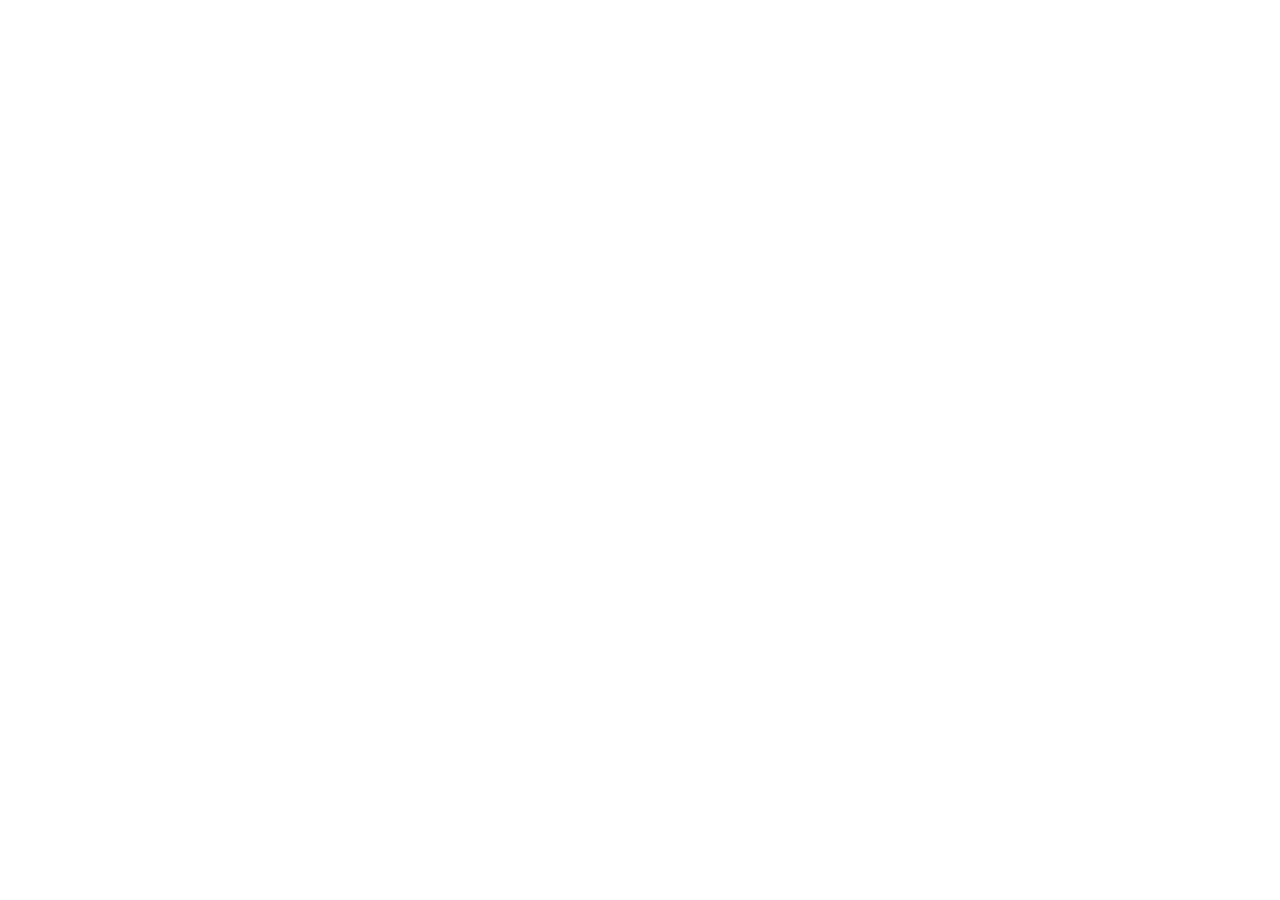
==== index.html @ dbf30d89 "início do trabalho" ====
<!DOCTYPE html>
<html lang="pt-BR">
<head>
    <meta charset="UTF-8">
    <meta name="viewport" content="width=device-width, initial-scale=1.0">
    <title>TocaFácil</title>
    <link rel="stylesheet" href="style.css">
    <link rel="stylesheet" href="login.css">
    <script src="script.js"></script>
</head>
<body>

</body>
</html>
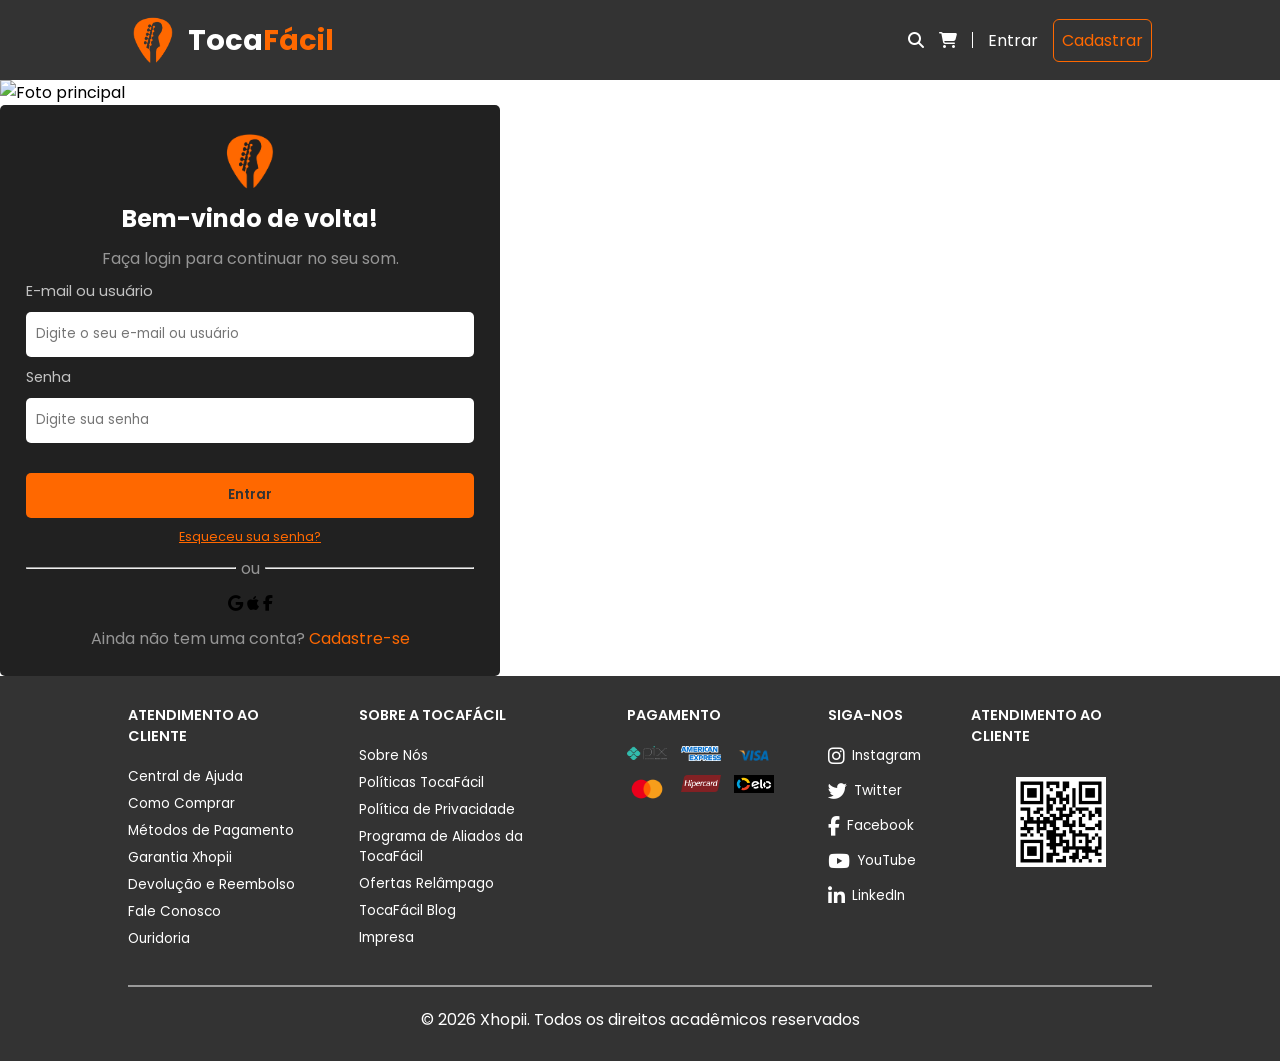
==== commit d6073954: "Terminando a tela de login" ====
--- a/index.html
+++ b/index.html
@@ -4,11 +4,107 @@
     <meta charset="UTF-8">
     <meta name="viewport" content="width=device-width, initial-scale=1.0">
     <title>TocaFácil</title>
-    <link rel="stylesheet" href="style.css">
-    <link rel="stylesheet" href="login.css">
-    <script src="script.js"></script>
+    <link rel="stylesheet" href="assets/style.css">
+    <link rel="stylesheet" href="assets/login.css">
+    <link rel="stylesheet" href="https://cdnjs.cloudflare.com/ajax/libs/font-awesome/6.7.2/css/all.min.css">
+    <script src="asstes/script.js"></script>
 </head>
 <body>
+    <header class="cabecalho">
+        <nav class="cabecalho-logo">
+            <img src="assets/images/logo toca-facil.png" alt="Logo do TocaFácil">
+            <h1>Toca<span>Fácil</span></h1>
+        </nav>
+        <nav class="cabecalho-info">
+            <i class="fa-solid fa-magnifying-glass"></i>
+            <i class="fa-solid fa-cart-shopping"></i>
+            <a href="#">Entrar</a>
+            <a href="view/cadastar.html">Cadastrar</a>
+        </nav>
+    </header>
 
+    <main class="principal-funcionario">
+        <img src="assets/images/" alt="Foto principal">
+        <section class="formulario">
+            <img src="assets/images/logo toca-facil.png" alt="Logo do TocaFácil">
+            <h1>Bem-vindo de volta!</h1>
+            <p>Faça login para continuar no seu som.</p>
+            <form method="POST" action="#">
+                <label for="email-usuario">E-mail ou usuário</label>
+                <input type="text" placeholder="Digite o seu e-mail ou usuário">
+                <label for="senha">Senha</label>
+                <input type="password" placeholder="Digite sua senha">
+                <button type="submit">Entrar</button>
+            </form>
+            <a href="#">Esqueceu sua senha?</a>
+            <div class="formulario-separador">
+                <hr>
+                <p>ou</p>
+                <hr>    
+            </div>
+            <div class="formulario-logins">
+                <i class="fa-brands fa-google"></i>
+                <i class="fa-brands fa-apple"></i>
+                <i class="fa-brands fa-facebook-f"></i>
+            </div>
+            <p>Ainda não tem uma conta? <span>Cadastre-se</span></p>
+        </section>
+    </main>
+
+    <footer class="rodape"> 
+        <section class="rodape-informacoes"> 
+            <section class="rodape-atendimento">
+                <p>ATENDIMENTO AO CLIENTE</p>
+                <ul>
+                    <li>Central de Ajuda</li>
+                    <li>Como Comprar</li>
+                    <li>Métodos de Pagamento</li>
+                    <li>Garantia Xhopii</li>
+                    <li>Devolução e Reembolso</li>
+                    <li>Fale Conosco</li>
+                    <li>Ouridoria</li>
+                </ul>
+            </section>
+            <section class="rodape-sobre">
+                <p>SOBRE A TOCAFÁCIL</p>
+                <ul>
+                    <li>Sobre Nós</li>
+                    <li>Políticas TocaFácil</li>
+                    <li>Política de Privacidade</li>
+                    <li>Programa de Aliados da TocaFácil</li>
+                    <li>Ofertas Relâmpago</li>
+                    <li>TocaFácil Blog</li>
+                    <li>Impresa</li>
+                </ul>
+            </section>
+            <section class="rodape-pagamento">
+                <p>PAGAMENTO</p>
+                <section class="pagamento-imagens">
+                    <img src="assets/images/pix.png" alt="Logo do Pix">
+                    <img src="assets/images/americanexpress.png" alt="Logo da American Express">
+                    <img src="assets/images/visa.png" alt="Logo da Visa">
+                    <img src="assets/images/mastercard.png" alt="Logo do MasterCard">
+                    <img src="assets/images/hipercard.png" alt="Logo do HiperCard">
+                    <img src="assets/images/elo.png" alt="Logo da Elo">
+                </section>
+            </section>
+            <section class="rodape-seguir">
+                <p>SIGA-NOS</p>
+                <ul>
+                    <li><a href="#"><i class="fa-brands fa-instagram"></i> Instagram</a></li>
+                    <li><a href="#"><i class="fa-brands fa-twitter"></i> Twitter</a></li>
+                    <li><a href="#"><i class="fa-brands fa-facebook-f"></i> Facebook</a></li>
+                    <li><a href="#"><i class="fa-brands fa-youtube"></i> YouTube</a></li>
+                    <li><a href="#"><i class="fa-brands fa-linkedin-in"></i> LinkedIn</a></li>
+                </ul>
+            </section>
+            <section class="rodape-qrcode">
+                <p>ATENDIMENTO AO CLIENTE</p>
+                <img src="assets/images/qr-code.png" alt="Foto do Qr-code">
+            </section>
+        </section>
+        <hr>
+        <p class="rodape-copyright">© 2026 Xhopii. Todos os direitos acadêmicos reservados</p>
+    </footer>
 </body>
 </html>
--- a/assets/style.css
+++ b/assets/style.css
@@ -0,0 +1,104 @@
+@import url('https://fonts.googleapis.com/css2?family=Poppins:ital,wght@0,100;0,200;0,300;0,400;0,500;0,600;0,700;0,800;0,900;1,100;1,200;1,300;1,400;1,500;1,600;1,700;1,800;1,900&display=swap');
+
+* {
+    margin: 0;
+    padding: 0;
+    box-sizing: border-box;
+    font-family: "Poppins", Helvetica, sans-serif;
+}
+
+.rodape{
+    display: flex;
+    justify-content: center;
+    align-items: center;
+    flex-direction: column;
+    width: 100%;
+    height: 385px;
+    padding: 0% 10%;
+    background-color: #333333;
+} 
+
+.rodape-informacoes{
+    display: flex;
+    justify-content: space-between;
+    align-items: flex-start;
+    gap: 50px;
+    width: 100%;
+    height: 250px;
+    margin-bottom: 30px;
+}
+
+.rodape-informacoes p{
+    font-weight: 600;
+    font-size: 0.9rem;
+    margin-bottom: 20px;
+    color: #ffffff;
+}
+
+.rodape-informacoes ul{
+    display: flex;
+    justify-content: center;
+    align-items: flex-start;
+    flex-direction: column;
+    gap: 7px;
+    list-style-type: none;
+    font-size: 0.85rem;
+    color: #ffffff;
+}
+
+.rodape-pagamento{
+    width: 160px;
+}
+
+.pagamento-imagens{
+    display: grid;
+    grid-template-columns: 1fr 1fr 1fr;
+    gap: 10px;
+}
+
+.pagamento-imagens img{
+    width: 40px;
+}
+
+.rodape-seguir ul{
+    display: flex;
+    justify-content: center;
+    align-items: flex-start;
+    flex-direction: column;
+    gap: 15px;
+}
+
+.rodape-seguir a{
+    display: flex;
+    justify-content: flex-start;
+    align-items: center;
+    gap: 7px;
+    text-decoration: none;
+    color: #ffffff;
+}
+
+.rodape-seguir i{
+    font-size: 1.2rem;
+}
+
+.rodape-qrcode{
+    display: flex;
+    justify-content: center;
+    align-items: center;
+    flex-direction: column;
+    gap: 10px;
+}
+
+.rodape-qrcode img{
+    height: 90px;
+}
+
+.rodape hr{
+    width: 100%;
+    border: 1px solid #ffffff81;
+}
+
+.rodape-copyright{
+    color: #ffffff;
+    margin-top: 20px;
+}
--- a/assets/login.css
+++ b/assets/login.css
@@ -0,0 +1,144 @@
+.cabecalho {
+    display: flex;
+    justify-content: space-between;
+    align-items: center;
+    width: 100%;
+    height: 80px;
+    background-color: #333333;
+    padding: 0 10%;
+}
+
+.cabecalho-logo {
+    display: flex;
+    justify-content: center;
+    align-items: center;
+    gap: 10px;
+}
+
+.cabecalho-logo img {
+    height: 50px;
+}
+
+.cabecalho-logo h1 {
+    font-size: 1.8rem;
+    color: #ffffff;
+}
+
+.cabecalho-logo span {
+    color: #ff6800;
+}
+
+.cabecalho-info {
+    display: flex;
+    justify-content: center;
+    align-items: center;
+    gap: 15px;
+}
+
+.cabecalho-info i {
+    color: #ffffff;
+}
+
+.cabecalho-info i:nth-child(2) {
+    border-right: 1px solid #ffffff;
+    padding-right: 15px;
+}
+
+.cabecalho-info a {
+    text-decoration: none;
+    color: #ffffff;
+}
+
+.cabecalho-info a:last-child {
+    color: #ff6800;
+    border: 1px solid #ff6800;
+    border-radius: 6px;
+    padding: 8px;
+}
+
+.principal-formulario {
+    display: flex;
+    justify-content: center;
+    align-items: center;
+    width: 100%;
+    background-color: #111111;
+    padding: 5% 0;
+}
+
+.formulario {
+    display: flex;
+    flex-direction: column;
+    justify-content: center;
+    align-items: center;
+    gap: 10px;
+    width: 500px;
+    padding: 2%;
+    background-color: #212121;
+    border-radius: 5px;
+}
+
+.formulario img:first-child {
+    width: 60px;
+}
+
+.formulario h1 {
+    color: #ffffff;
+}
+
+.formulario p {
+    color: #ffffff86;
+}
+
+.formulario form {
+    display: flex;
+    flex-direction: column;
+    justify-content: center;
+    align-items: flex-start;
+    gap: 10px;
+    width: 100%;
+}
+
+.formulario form label {
+    font-size: 0.9rem;
+    color: #ffffffba;
+}
+
+.formulario form input {
+    width: 100%;
+    height: 45px;
+    border: none;
+    border-radius: 5px;
+    padding: 0px 10px;
+}
+
+.formulario form button {
+    width: 100%;
+    height: 45px;
+    border: none;
+    color: #333333;
+    background-color: #ff6800;
+    border-radius: 5px;
+    font-weight: 600;
+    margin-top: 20px;
+}
+
+.formulario a {
+    font-size: 0.8rem;
+    color: #ff6800;
+}
+
+.formulario-separador{
+    display: flex;
+    justify-content: center;
+    align-items: center;
+    gap: 5px;
+    width: 100%;
+}
+
+.formulario-separador hr{
+   width: 100%;
+}
+
+.formulario span {
+    color: #ff6800;
+}
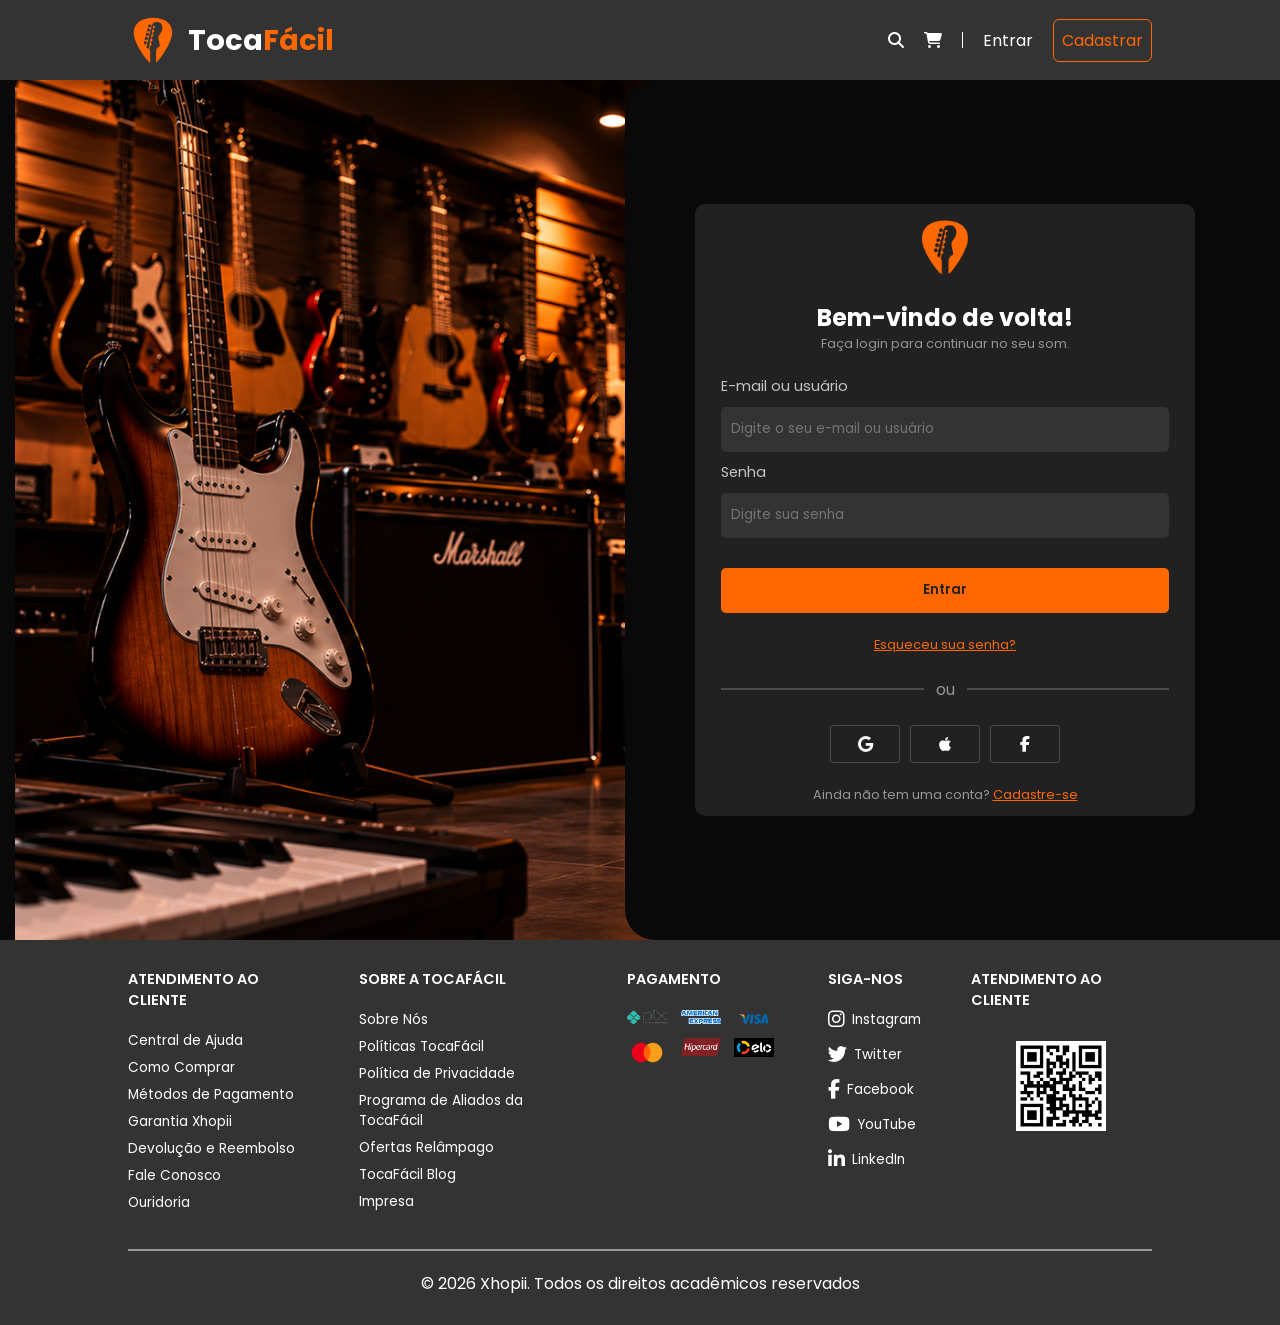
==== commit 80f53c02: "Alterações na tela de login" ====
--- a/index.html
+++ b/index.html
@@ -19,35 +19,39 @@
             <i class="fa-solid fa-magnifying-glass"></i>
             <i class="fa-solid fa-cart-shopping"></i>
             <a href="#">Entrar</a>
-            <a href="view/cadastar.html">Cadastrar</a>
+            <a href="view/Cadastro_aluno.html">Cadastrar</a>
         </nav>
     </header>
 
-    <main class="principal-funcionario">
-        <img src="assets/images/" alt="Foto principal">
-        <section class="formulario">
-            <img src="assets/images/logo toca-facil.png" alt="Logo do TocaFácil">
-            <h1>Bem-vindo de volta!</h1>
-            <p>Faça login para continuar no seu som.</p>
-            <form method="POST" action="#">
-                <label for="email-usuario">E-mail ou usuário</label>
-                <input type="text" placeholder="Digite o seu e-mail ou usuário">
-                <label for="senha">Senha</label>
-                <input type="password" placeholder="Digite sua senha">
-                <button type="submit">Entrar</button>
-            </form>
-            <a href="#">Esqueceu sua senha?</a>
-            <div class="formulario-separador">
-                <hr>
-                <p>ou</p>
-                <hr>    
+    <main class="principal">
+        <img  class="principal-image" src="assets/images/login.png" alt="Foto principal">
+        <section class="principal-formulario">
+            <div class="formulario-info">
+                <img src="assets/images/logo toca-facil.png" alt="Logo do TocaFácil">
+                <div class="info-titulo">
+                    <h1>Bem-vindo de volta!</h1>
+                    <p>Faça login para continuar no seu som.</p>
+                </div>
+                <form method="POST" action="#">
+                    <label for="email-usuario">E-mail ou usuário</label>
+                    <input type="text" placeholder="Digite o seu e-mail ou usuário">
+                    <label for="senha">Senha</label>
+                    <input type="password" placeholder="Digite sua senha">
+                    <button type="submit">Entrar</button>
+                </form>
+                <a class="info-esquecer" href="#">Esqueceu sua senha?</a>
+                <div class="info-separador">
+                    <hr>
+                    <p>ou</p>
+                    <hr>
+                </div>
+                <div class="info-logins">
+                    <a href="#"><i class="fa-brands fa-google"></i></a>
+                    <a href="#"><i class="fa-brands fa-apple"></i></a>
+                    <a href="#"><i class="fa-brands fa-facebook-f"></i></a>
+                </div>
+                <p>Ainda não tem uma conta? <a href="view/Cadastro_aluno.html">Cadastre-se</a></p>
             </div>
-            <div class="formulario-logins">
-                <i class="fa-brands fa-google"></i>
-                <i class="fa-brands fa-apple"></i>
-                <i class="fa-brands fa-facebook-f"></i>
-            </div>
-            <p>Ainda não tem uma conta? <span>Cadastre-se</span></p>
         </section>
     </main>
 
--- a/assets/login.css
+++ b/assets/login.css
@@ -6,7 +6,7 @@
     height: 80px;
     background-color: #333333;
     padding: 0 10%;
-}
+} 
 
 .cabecalho-logo {
     display: flex;
@@ -32,16 +32,17 @@
     display: flex;
     justify-content: center;
     align-items: center;
-    gap: 15px;
+    gap: 20px;
 }
 
 .cabecalho-info i {
     color: #ffffff;
+    cursor: pointer;
 }
 
 .cabecalho-info i:nth-child(2) {
     border-right: 1px solid #ffffff;
-    padding-right: 15px;
+    padding-right: 20px;
 }
 
 .cabecalho-info a {
@@ -54,42 +55,74 @@
     border: 1px solid #ff6800;
     border-radius: 6px;
     padding: 8px;
+    transition: 0.4s;
+}
+
+.cabecalho-info a:last-child:hover {
+    color: #ffffff;
+    border: 1px solid transparent;
+    background-color: #ff6800;
+}
+
+.principal {
+    display: flex;
+    justify-content: center;
+    align-items: center;
+    width: 100%;
+    background-color: #090909;
+}
+
+.principal-image {
+    width: 50%;
+    height: 860px;
+    object-fit: cover;
+    object-position: 10% center;
 }
 
 .principal-formulario {
     display: flex;
     justify-content: center;
     align-items: center;
-    width: 100%;
-    background-color: #111111;
-    padding: 5% 0;
-}
-
-.formulario {
+    width: 50%;
+    height: 860px;
+    padding: 5% 0%;
+    background-color: #090909;
+    border-radius: 30px 0px 0px 30px;
+    margin-left: -30px;
+}
+
+.formulario-info {
     display: flex;
     flex-direction: column;
     justify-content: center;
     align-items: center;
-    gap: 10px;
+    gap: 23px;
     width: 500px;
-    padding: 2%;
+    padding: 2% 4%;
     background-color: #212121;
-    border-radius: 5px;
-}
-
-.formulario img:first-child {
+    border-radius: 10px;
+}
+
+.formulario-info img:first-child {
     width: 60px;
 }
 
-.formulario h1 {
-    color: #ffffff;
-}
-
-.formulario p {
+.info-titulo {
+    display: flex;
+    flex-direction: column;
+    justify-content: center;
+    align-items: center;
+}
+
+.info-titulo h1 {
+    color: #ffffff;
+}
+
+.info-titulo p {
     color: #ffffff86;
 }
 
-.formulario form {
+.formulario-info form {
     display: flex;
     flex-direction: column;
     justify-content: center;
@@ -98,47 +131,90 @@
     width: 100%;
 }
 
-.formulario form label {
+.formulario-info form label {
     font-size: 0.9rem;
     color: #ffffffba;
 }
 
-.formulario form input {
+.formulario-info form input {
     width: 100%;
     height: 45px;
     border: none;
     border-radius: 5px;
     padding: 0px 10px;
-}
-
-.formulario form button {
+    background-color: #333333;
+}
+
+.formulario-info form button {
     width: 100%;
     height: 45px;
-    border: none;
-    color: #333333;
+    border: 1px solid transparent;
+    color: #212121;
     background-color: #ff6800;
     border-radius: 5px;
     font-weight: 600;
     margin-top: 20px;
-}
-
-.formulario a {
+    cursor: pointer;
+    transition: 0.4s;
+}
+
+.formulario-info form button:hover {
+    background-color: transparent;
+    border: 1px solid #ff6800;
+    color: #ff6800;
+}
+
+.info-esquecer {
     font-size: 0.8rem;
     color: #ff6800;
 }
 
-.formulario-separador{
-    display: flex;
-    justify-content: center;
-    align-items: center;
-    gap: 5px;
-    width: 100%;
-}
-
-.formulario-separador hr{
-   width: 100%;
-}
-
-.formulario span {
-    color: #ff6800;
-}+.info-separador{
+    display: flex;
+    justify-content: center;
+    align-items: center;
+    gap: 12px;
+    width: 100%;
+    color: #ffffff86;
+}
+
+.info-separador hr{
+    border: none;
+    height: 2px;
+    width: 100%;
+    background-color: #ffffff30;
+}
+
+.info-logins {
+    display: flex;
+    justify-content: center;
+    align-items: center;
+    gap: 10px;
+    width: 100%;
+}
+
+.info-logins i {
+    color: #ffffff;
+    padding: 10px 2px;
+    width: 70px;
+    text-align: center;
+    border: 1px solid #ffffff30;
+    text-decoration: none;
+    border-radius: 3px;
+    transition: 0.4s;
+}
+
+
+.info-logins i:hover {
+    color: #ff6800;
+    border: 1px solid #ff6800;
+}
+
+.formulario-info p:last-child {
+    color: #ffffff86;
+    font-size: 0.8rem;
+}
+
+.formulario-info p:last-child a {
+    color: #ff6800;
+}
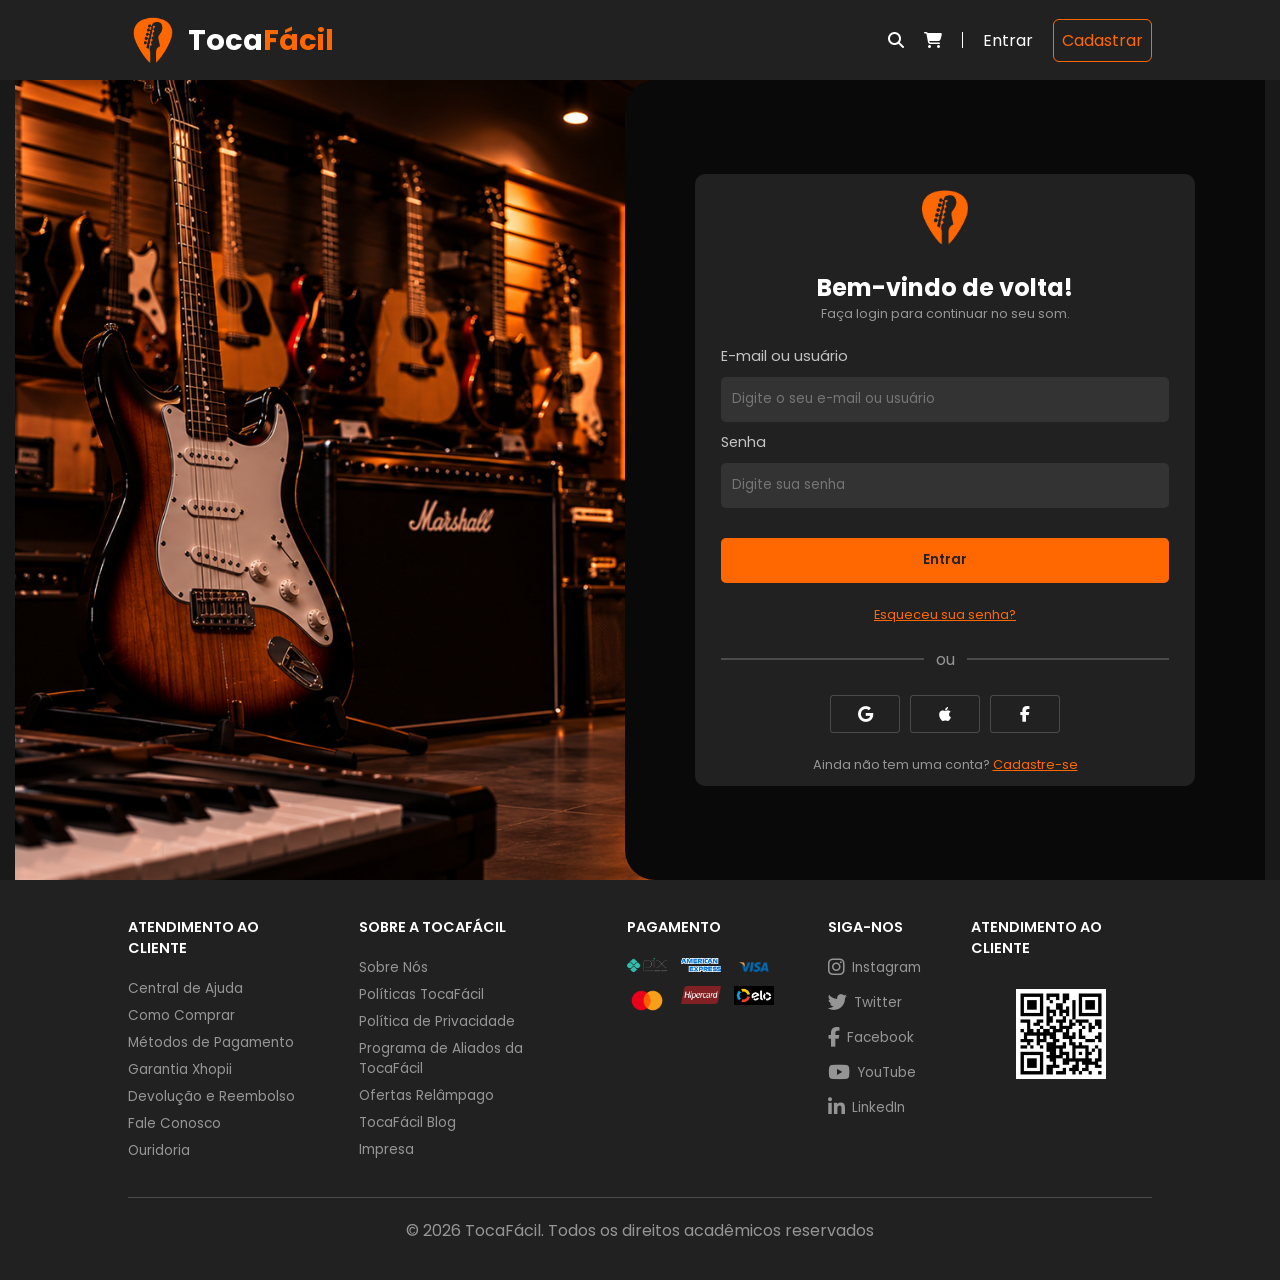
==== commit f2ef6bba: "Alterações de cores na tela de login" ====
--- a/index.html
+++ b/index.html
@@ -108,7 +108,7 @@
             </section>
         </section>
         <hr>
-        <p class="rodape-copyright">© 2026 Xhopii. Todos os direitos acadêmicos reservados</p>
+        <p class="rodape-copyright">© 2026 TocaFácil. Todos os direitos acadêmicos reservados</p>
     </footer>
 </body>
 </html>
--- a/assets/style.css
+++ b/assets/style.css
@@ -13,9 +13,9 @@
     align-items: center;
     flex-direction: column;
     width: 100%;
-    height: 385px;
+    height: 400px;
     padding: 0% 10%;
-    background-color: #333333;
+    background-color: #212121;
 } 
 
 .rodape-informacoes{
@@ -43,7 +43,7 @@
     gap: 7px;
     list-style-type: none;
     font-size: 0.85rem;
-    color: #ffffff;
+    color: #ffffff86;
 }
 
 .rodape-pagamento{
@@ -74,7 +74,12 @@
     align-items: center;
     gap: 7px;
     text-decoration: none;
-    color: #ffffff;
+    color: #ffffff86;
+    transition: 0.4s;
+}
+
+.rodape-seguir a:hover {
+    color: #ff6800;
 }
 
 .rodape-seguir i{
@@ -95,10 +100,12 @@
 
 .rodape hr{
     width: 100%;
-    border: 1px solid #ffffff81;
+    border: none;
+    height: 1px;
+    background-color: #ffffff30;
 }
 
 .rodape-copyright{
-    color: #ffffff;
+    color: #ffffff86;
     margin-top: 20px;
 }
--- a/assets/login.css
+++ b/assets/login.css
@@ -4,7 +4,7 @@
     align-items: center;
     width: 100%;
     height: 80px;
-    background-color: #333333;
+    background-color: #212121;
     padding: 0 10%;
 } 
 
@@ -38,6 +38,11 @@
 .cabecalho-info i {
     color: #ffffff;
     cursor: pointer;
+    transition: 0.4s;
+}
+
+.cabecalho-info i:hover {
+    color: #ff6800;
 }
 
 .cabecalho-info i:nth-child(2) {
@@ -48,6 +53,11 @@
 .cabecalho-info a {
     text-decoration: none;
     color: #ffffff;
+    transition: 0.4s;
+}
+
+.cabecalho-info a:hover {
+    color: #ff6800;
 }
 
 .cabecalho-info a:last-child {
@@ -55,13 +65,11 @@
     border: 1px solid #ff6800;
     border-radius: 6px;
     padding: 8px;
-    transition: 0.4s;
 }
 
 .cabecalho-info a:last-child:hover {
     color: #ffffff;
-    border: 1px solid transparent;
-    background-color: #ff6800;
+    border: 1px solid #ffffff;
 }
 
 .principal {
@@ -69,12 +77,13 @@
     justify-content: center;
     align-items: center;
     width: 100%;
-    background-color: #090909;
+    height: 800px;
+    background-color: #191919;
 }
 
 .principal-image {
     width: 50%;
-    height: 860px;
+    height: 100%;
     object-fit: cover;
     object-position: 10% center;
 }
@@ -84,7 +93,7 @@
     justify-content: center;
     align-items: center;
     width: 50%;
-    height: 860px;
+    height: 100%;
     padding: 5% 0%;
     background-color: #090909;
     border-radius: 30px 0px 0px 30px;
@@ -139,10 +148,17 @@
 .formulario-info form input {
     width: 100%;
     height: 45px;
-    border: none;
+    border: 1px solid transparent;
     border-radius: 5px;
     padding: 0px 10px;
     background-color: #333333;
+    color: #ffffff;
+    caret-color: #ff6800;
+}
+
+.formulario-info form input:focus {
+    border: 1px solid #ff6800;
+    outline: none;
 }
 
 .formulario-info form button {
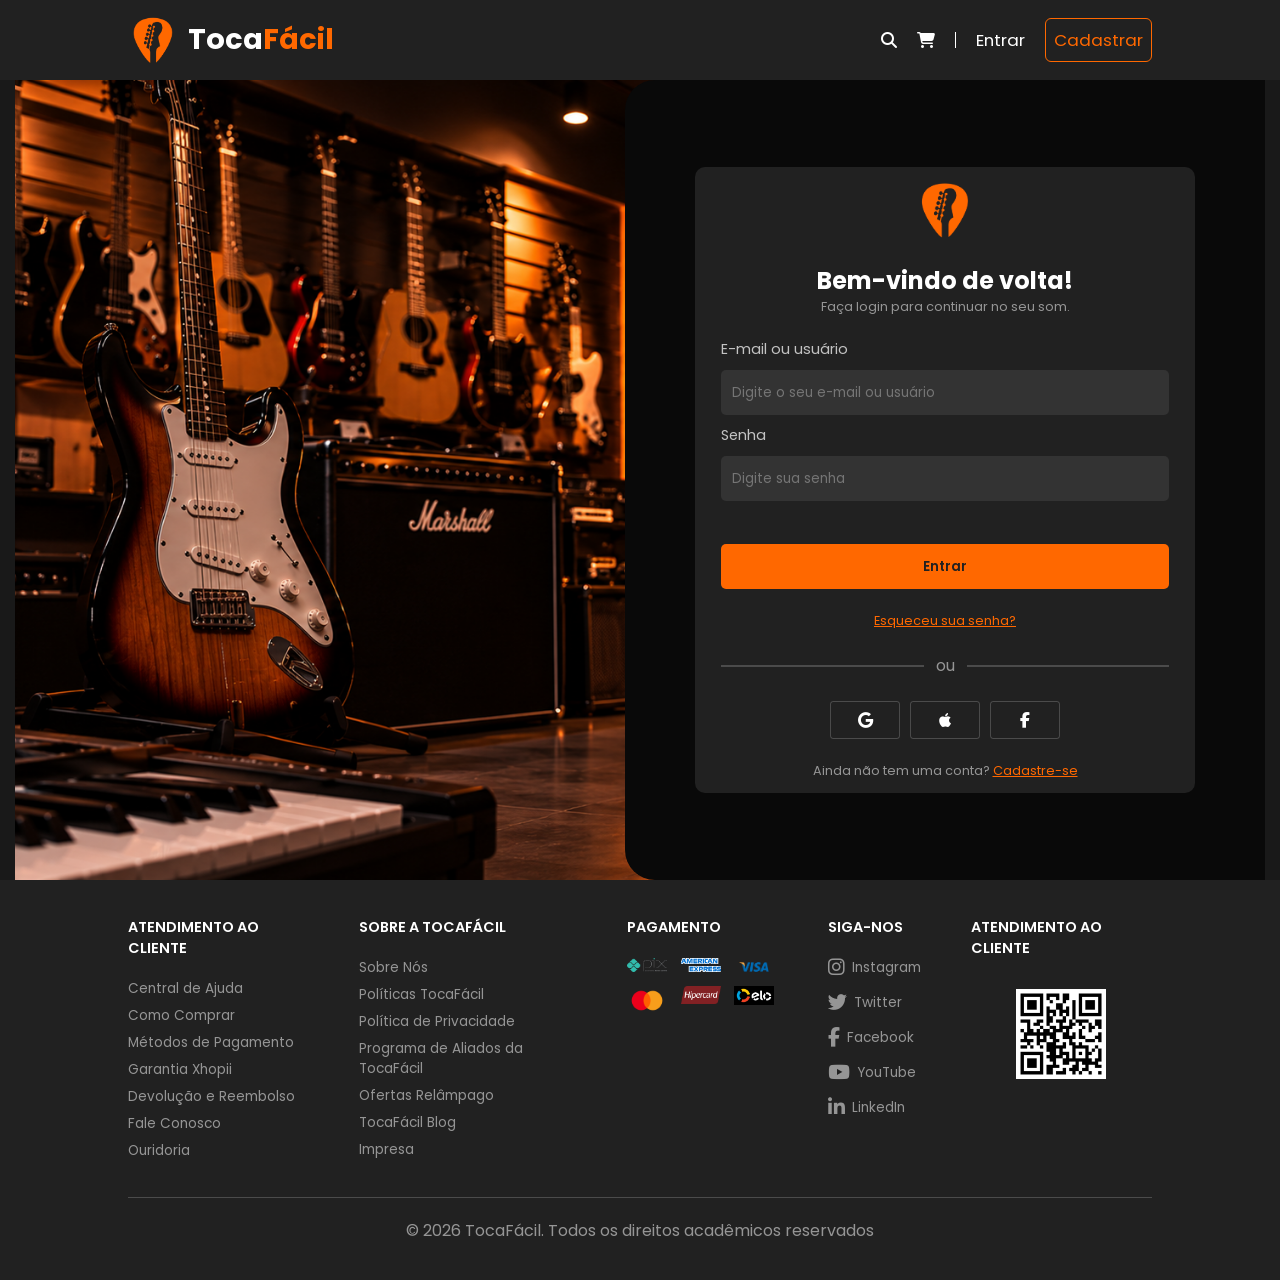
==== commit bb981181: "Alteração do login e criação da tela principal" ====
--- a/index.html
+++ b/index.html
@@ -37,8 +37,8 @@
                     <input type="text" placeholder="Digite o seu e-mail ou usuário">
                     <label for="senha">Senha</label>
                     <input type="password" placeholder="Digite sua senha">
-                    <button type="submit">Entrar</button>
                 </form>
+                <a class="btn-entrar" href="view/Principal.html"><button type="submit">Entrar</button></a>
                 <a class="info-esquecer" href="#">Esqueceu sua senha?</a>
                 <div class="info-separador">
                     <hr>
--- a/assets/style.css
+++ b/assets/style.css
@@ -7,6 +7,114 @@
     font-family: "Poppins", Helvetica, sans-serif;
 }
 
+.cabecalho {
+    display: flex;
+    justify-content: space-between;
+    align-items: center;
+    width: 100%;
+    height: 80px;
+    background-color: #212121;
+    border-bottom: 1px solid transparent;
+    padding: 0 10%;
+} 
+
+.cabecalho-info {
+    display: flex;
+    justify-content: flex-start;
+    align-items: center;
+    gap: 30px;
+}
+
+.cabecalho-info a {
+    text-decoration: none;
+    color: #ffffff;
+    width: 100%;
+}
+
+.cabecalho-info #ativo {
+    color: #ff6800;
+    border-bottom: 1px solid #ff6800;
+}
+
+.cabecalho-info a:hover {
+    color: #ff6800;
+    border-bottom: 1px solid #ff6800;
+}
+
+.cabecalho-logo {
+    display: flex;
+    justify-content: center;
+    align-items: center;
+    gap: 10px;
+}
+
+.cabecalho-logo img {
+    height: 50px;
+}
+
+.cabecalho-logo h1 {
+    font-size: 1.8rem;
+    color: #ffffff;
+}
+
+.cabecalho-logo span {
+    color: #ff6800;
+}
+
+.cabecalho-menu {
+    display: flex;
+    justify-content: center;
+    align-items: center;
+    height: 100%;
+    list-style-type: none;
+    font-size: 1.05rem;
+}
+
+.cabecalho-menu li {
+    display: flex;
+    justify-content: center;
+    align-items: center;
+    padding: 0px 40px;
+    border-right: 1px solid #ffffff30;
+    border-left: 1px solid #ffffff30;
+}
+
+.cabecalho-menu li:first-child {
+    border: none;
+    border-right: 1px solid #ffffff30;
+}
+
+.cabecalho-menu li:last-child {
+    border: none;
+    border-left: 1px solid #ffffff30;
+}
+
+.cabecalho-sair {
+    display: flex;
+    justify-content: center;
+    align-items: center;
+}
+
+
+.cabecalho-sair a {
+    text-decoration: none;
+    color: #ffffff;
+    font-size: 1.05rem;
+    transition: 0.4s;
+}
+
+.cabecalho-sair a {
+    color: #ff6800;
+    border: 1px solid #ff6800;
+    border-radius: 6px;
+    padding: 8px 12px;
+}
+
+.cabecalho-sair a:hover {
+    color: #ffffff;
+    border: 1px solid #ffffff;
+}
+
 .rodape{
     display: flex;
     justify-content: center;
--- a/assets/login.css
+++ b/assets/login.css
@@ -1,33 +1,3 @@
-.cabecalho {
-    display: flex;
-    justify-content: space-between;
-    align-items: center;
-    width: 100%;
-    height: 80px;
-    background-color: #212121;
-    padding: 0 10%;
-} 
-
-.cabecalho-logo {
-    display: flex;
-    justify-content: center;
-    align-items: center;
-    gap: 10px;
-}
-
-.cabecalho-logo img {
-    height: 50px;
-}
-
-.cabecalho-logo h1 {
-    font-size: 1.8rem;
-    color: #ffffff;
-}
-
-.cabecalho-logo span {
-    color: #ff6800;
-}
-
 .cabecalho-info {
     display: flex;
     justify-content: center;
@@ -53,6 +23,7 @@
 .cabecalho-info a {
     text-decoration: none;
     color: #ffffff;
+    font-size: 1.05rem;
     transition: 0.4s;
 }
 
@@ -161,7 +132,11 @@
     outline: none;
 }
 
-.formulario-info form button {
+.formulario-info .btn-entrar {
+    width: 100%;
+}
+
+.formulario-info .btn-entrar button {
     width: 100%;
     height: 45px;
     border: 1px solid transparent;
@@ -174,7 +149,7 @@
     transition: 0.4s;
 }
 
-.formulario-info form button:hover {
+.formulario-info .btn-entrar button:hover {
     background-color: transparent;
     border: 1px solid #ff6800;
     color: #ff6800;
